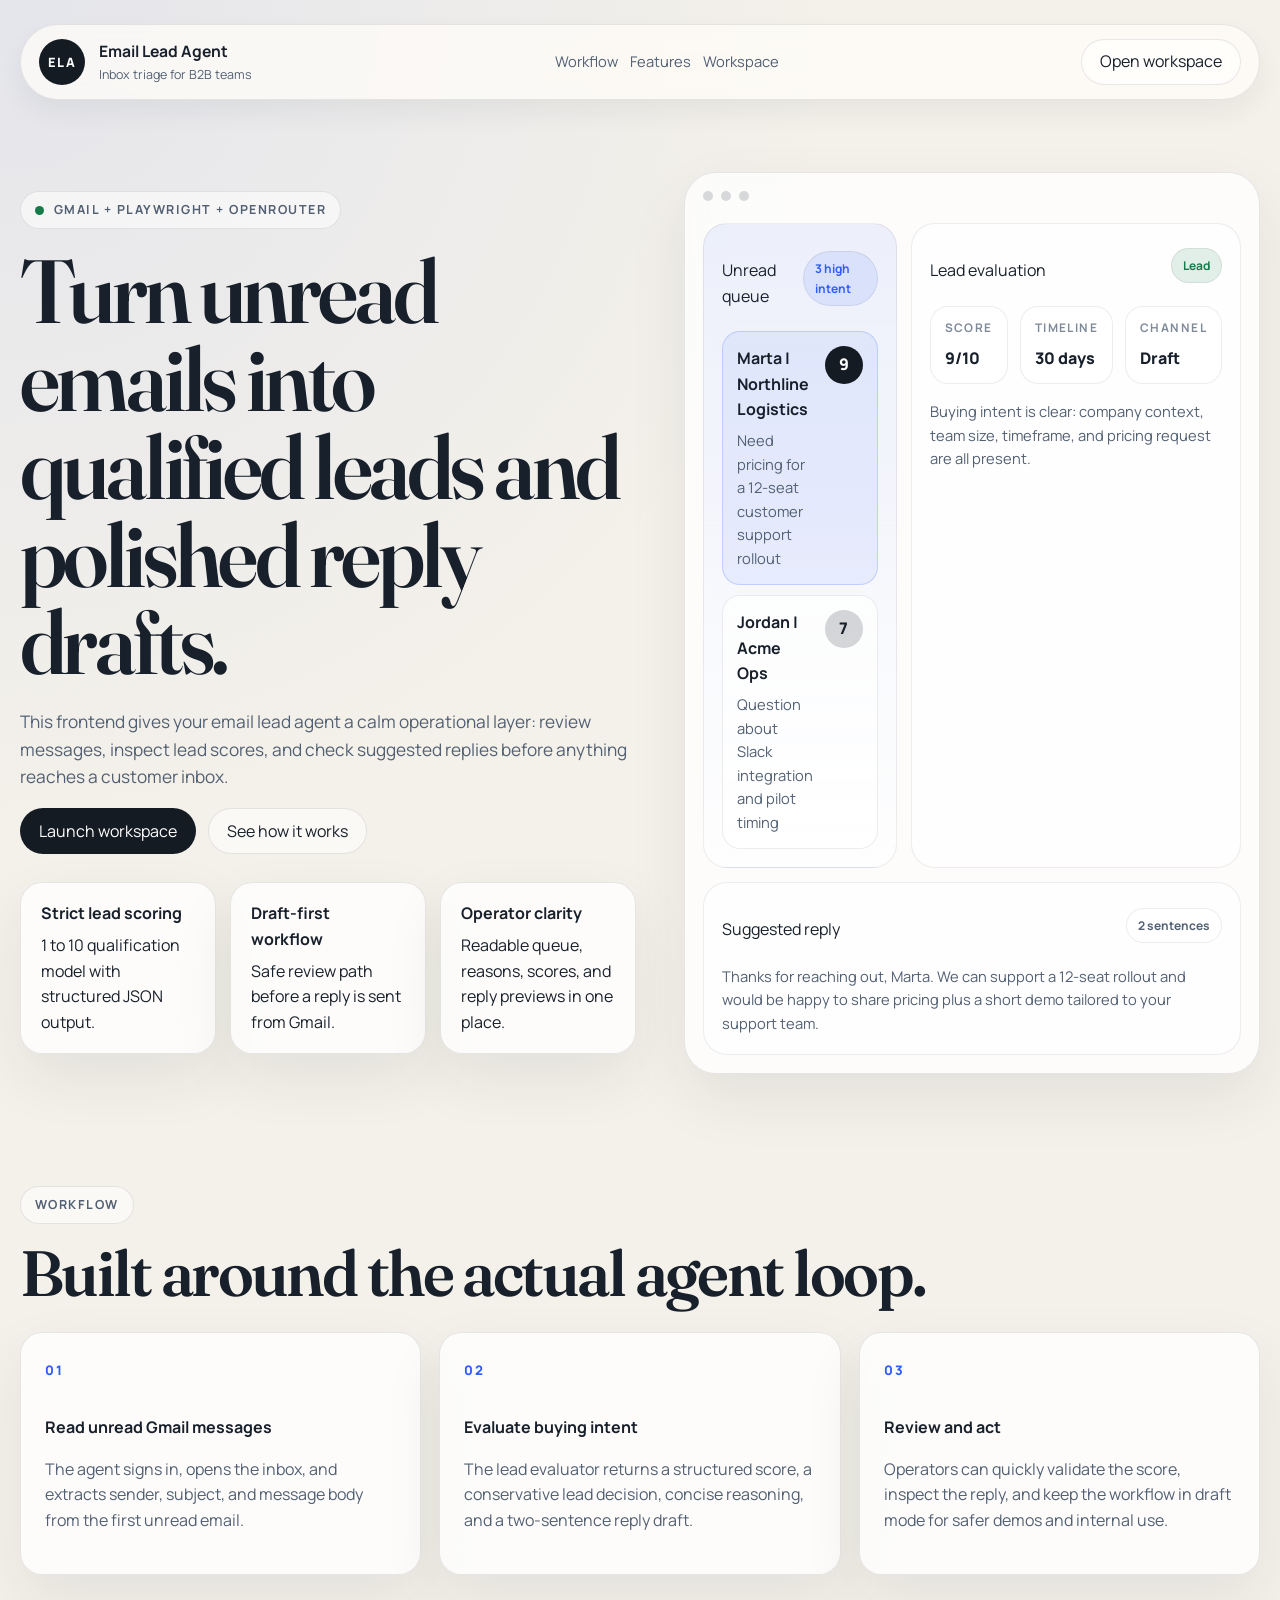
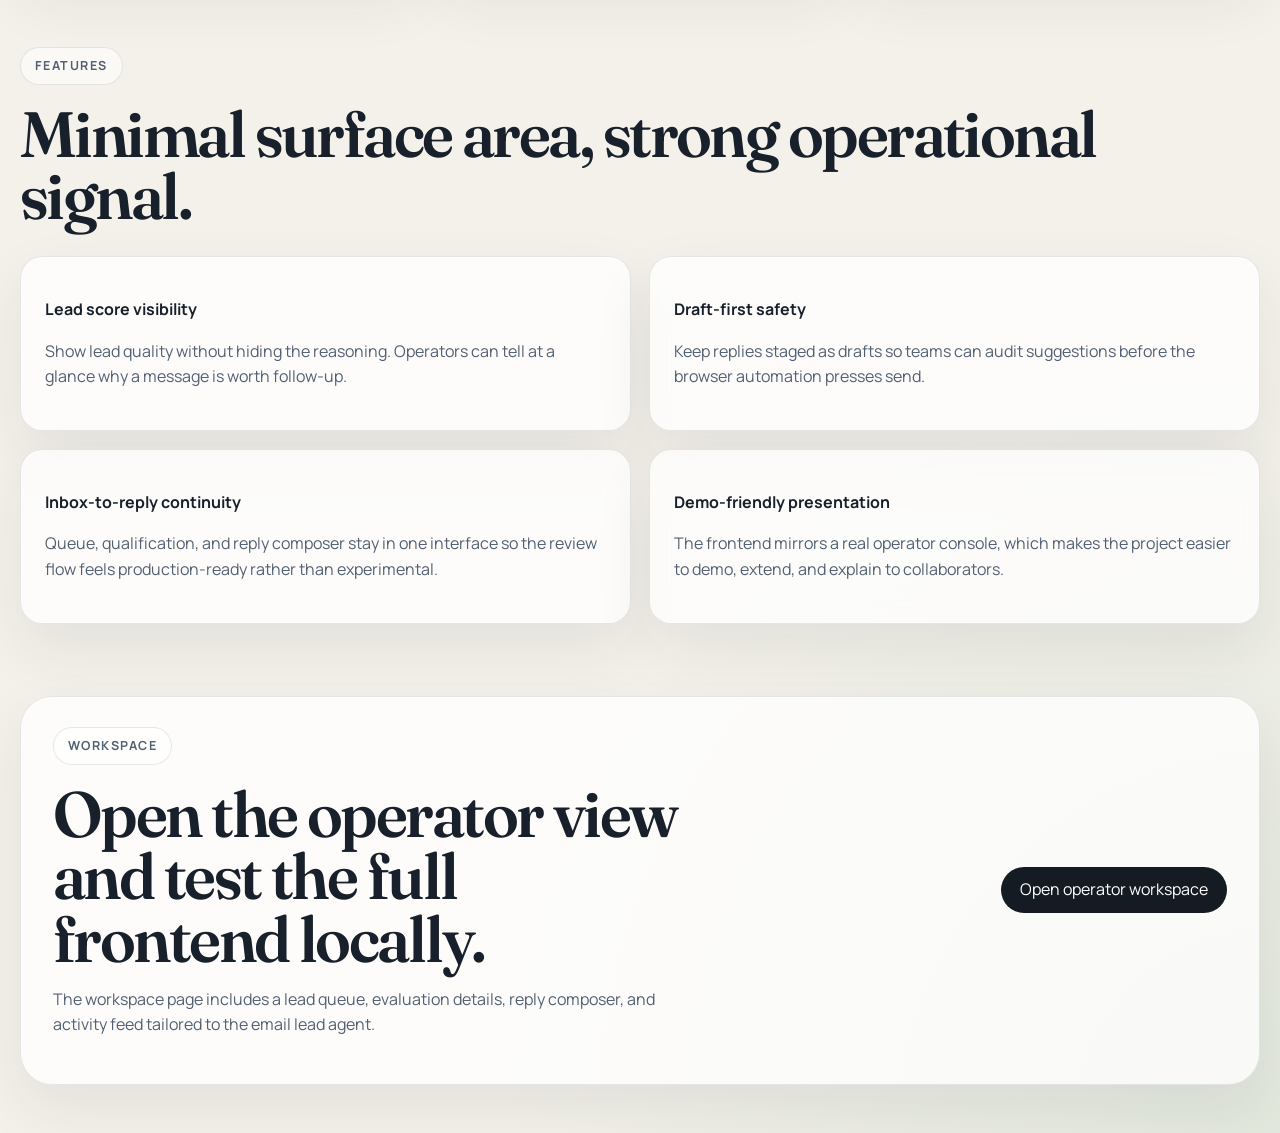
==== frontend/index.html @ 5295eaf6 "First Fixes" ====
<!DOCTYPE html>
<html lang="en">
  <head>
    <meta charset="UTF-8" />
    <meta name="viewport" content="width=device-width, initial-scale=1.0" />
    <title>Email Lead Agent</title>
    <meta
      name="description"
      content="A minimalist frontend for reviewing unread emails, qualifying leads, and drafting replies with an AI-assisted email lead agent."
    />
    <link rel="preconnect" href="https://fonts.googleapis.com" />
    <link rel="preconnect" href="https://fonts.gstatic.com" crossorigin />
    <link
      href="https://fonts.googleapis.com/css2?family=Fraunces:opsz,wght@9..144,500;9..144,600&family=Manrope:wght@400;500;600;700;800&display=swap"
      rel="stylesheet"
    />
    <link rel="stylesheet" href="./styles.css" />
  </head>
  <body>
    <div class="site-shell">
      <header class="site-header">
        <a class="brand" href="./index.html">
          <span class="brand-mark">ELA</span>
          <span>
            <strong>Email Lead Agent</strong>
            <small>Inbox triage for B2B teams</small>
          </span>
        </a>
        <nav class="site-nav">
          <a href="#workflow">Workflow</a>
          <a href="#features">Features</a>
          <a href="#workspace">Workspace</a>
        </nav>
        <div class="site-actions">
          <a class="button button-secondary" href="./workspace.html">Open workspace</a>
        </div>
      </header>

      <main>
        <section class="hero">
          <div class="hero-copy">
            <span class="eyebrow">
              <span class="eyebrow-dot"></span>
              Gmail + Playwright + OpenRouter
            </span>
            <h1>Turn unread emails into qualified leads and polished reply drafts.</h1>
            <p class="hero-body">
              This frontend gives your email lead agent a calm operational layer:
              review messages, inspect lead scores, and check suggested replies
              before anything reaches a customer inbox.
            </p>
            <div class="hero-actions">
              <a class="button button-primary" href="./workspace.html">Launch workspace</a>
              <a class="button button-secondary" href="#workflow">See how it works</a>
            </div>
            <div class="hero-metrics">
              <article>
                <strong>Strict lead scoring</strong>
                <span>1 to 10 qualification model with structured JSON output.</span>
              </article>
              <article>
                <strong>Draft-first workflow</strong>
                <span>Safe review path before a reply is sent from Gmail.</span>
              </article>
              <article>
                <strong>Operator clarity</strong>
                <span>Readable queue, reasons, scores, and reply previews in one place.</span>
              </article>
            </div>
          </div>

          <div class="hero-preview">
            <div class="preview-window">
              <div class="preview-bar">
                <span></span>
                <span></span>
                <span></span>
              </div>
              <div class="preview-panel">
                <div class="preview-card preview-card-primary">
                  <div class="preview-head">
                    <p>Unread queue</p>
                    <span class="badge badge-accent">3 high intent</span>
                  </div>
                  <div class="mail-item selected">
                    <div>
                      <strong>Marta | Northline Logistics</strong>
                      <p>Need pricing for a 12-seat customer support rollout</p>
                    </div>
                    <span class="score-pill">9</span>
                  </div>
                  <div class="mail-item">
                    <div>
                      <strong>Jordan | Acme Ops</strong>
                      <p>Question about Slack integration and pilot timing</p>
                    </div>
                    <span class="score-pill score-pill-muted">7</span>
                  </div>
                </div>

                <div class="preview-card">
                  <div class="preview-head">
                    <p>Lead evaluation</p>
                    <span class="badge badge-success">Lead</span>
                  </div>
                  <dl class="inline-stats">
                    <div>
                      <dt>Score</dt>
                      <dd>9/10</dd>
                    </div>
                    <div>
                      <dt>Timeline</dt>
                      <dd>30 days</dd>
                    </div>
                    <div>
                      <dt>Channel</dt>
                      <dd>Draft</dd>
                    </div>
                  </dl>
                  <p class="preview-reason">
                    Buying intent is clear: company context, team size, timeframe,
                    and pricing request are all present.
                  </p>
                </div>

                <div class="preview-card preview-card-wide">
                  <div class="preview-head">
                    <p>Suggested reply</p>
                    <span class="badge">2 sentences</span>
                  </div>
                  <p class="preview-reply">
                    Thanks for reaching out, Marta. We can support a 12-seat rollout and would
                    be happy to share pricing plus a short demo tailored to your support team.
                  </p>
                </div>
              </div>
            </div>
          </div>
        </section>

        <section class="content-grid" id="workflow">
          <div class="section-heading">
            <span class="eyebrow">Workflow</span>
            <h2>Built around the actual agent loop.</h2>
          </div>

          <div class="workflow-grid">
            <article class="panel">
              <span class="step-index">01</span>
              <h3>Read unread Gmail messages</h3>
              <p>
                The agent signs in, opens the inbox, and extracts sender,
                subject, and message body from the first unread email.
              </p>
            </article>
            <article class="panel">
              <span class="step-index">02</span>
              <h3>Evaluate buying intent</h3>
              <p>
                The lead evaluator returns a structured score, a conservative
                lead decision, concise reasoning, and a two-sentence reply draft.
              </p>
            </article>
            <article class="panel">
              <span class="step-index">03</span>
              <h3>Review and act</h3>
              <p>
                Operators can quickly validate the score, inspect the reply,
                and keep the workflow in draft mode for safer demos and internal use.
              </p>
            </article>
          </div>
        </section>

        <section class="content-grid" id="features">
          <div class="section-heading">
            <span class="eyebrow">Features</span>
            <h2>Minimal surface area, strong operational signal.</h2>
          </div>

          <div class="feature-grid">
            <article class="panel feature-panel">
              <h3>Lead score visibility</h3>
              <p>
                Show lead quality without hiding the reasoning. Operators can
                tell at a glance why a message is worth follow-up.
              </p>
            </article>
            <article class="panel feature-panel">
              <h3>Draft-first safety</h3>
              <p>
                Keep replies staged as drafts so teams can audit suggestions
                before the browser automation presses send.
              </p>
            </article>
            <article class="panel feature-panel">
              <h3>Inbox-to-reply continuity</h3>
              <p>
                Queue, qualification, and reply composer stay in one interface
                so the review flow feels production-ready rather than experimental.
              </p>
            </article>
            <article class="panel feature-panel">
              <h3>Demo-friendly presentation</h3>
              <p>
                The frontend mirrors a real operator console, which makes the
                project easier to demo, extend, and explain to collaborators.
              </p>
            </article>
          </div>
        </section>

        <section class="workspace-callout" id="workspace">
          <div class="workspace-copy">
            <span class="eyebrow">Workspace</span>
            <h2>Open the operator view and test the full frontend locally.</h2>
            <p>
              The workspace page includes a lead queue, evaluation details,
              reply composer, and activity feed tailored to the email lead agent.
            </p>
          </div>
          <a class="button button-primary" href="./workspace.html">Open operator workspace</a>
        </section>
      </main>
    </div>
  </body>
</html>
---- frontend/styles.css ----
:root {
  --bg: #f4f1ea;
  --surface: rgba(255, 255, 255, 0.76);
  --surface-strong: #fffdf9;
  --surface-ink: #151b23;
  --line: rgba(25, 35, 50, 0.1);
  --line-strong: rgba(25, 35, 50, 0.18);
  --text: #18202b;
  --text-soft: #526073;
  --text-muted: #7f8a99;
  --accent: #2e5cff;
  --accent-soft: rgba(46, 92, 255, 0.1);
  --success: #167b49;
  --success-soft: rgba(22, 123, 73, 0.12);
  --warning: #b36b00;
  --warning-soft: rgba(179, 107, 0, 0.12);
  --radius-sm: 16px;
  --radius-md: 22px;
  --radius-lg: 32px;
  --shadow: 0 24px 60px rgba(24, 32, 43, 0.08);
  --shadow-soft: 0 12px 28px rgba(24, 32, 43, 0.06);
}

* {
  box-sizing: border-box;
}

html {
  scroll-behavior: smooth;
}

body {
  margin: 0;
  min-height: 100vh;
  background:
    radial-gradient(circle at top left, rgba(46, 92, 255, 0.08), transparent 28%),
    radial-gradient(circle at bottom right, rgba(22, 123, 73, 0.08), transparent 26%),
    var(--bg);
  color: var(--text);
  font-family: "Manrope", "Segoe UI", sans-serif;
  line-height: 1.6;
}

a {
  color: inherit;
  text-decoration: none;
}

button,
textarea {
  font: inherit;
}

.site-shell,
.workspace-shell {
  width: min(1240px, calc(100% - 32px));
  margin: 0 auto;
  padding: 24px 0 48px;
}

.site-header,
.workspace-header,
.panel,
.sidebar-card,
.kpi-card,
.nav-chip,
.preview-window,
.button,
.workspace-sidebar {
  backdrop-filter: blur(16px);
}

.site-header {
  position: sticky;
  top: 16px;
  z-index: 20;
  display: flex;
  align-items: center;
  justify-content: space-between;
  gap: 16px;
  padding: 14px 18px;
  border: 1px solid var(--line);
  border-radius: 999px;
  background: rgba(255, 253, 249, 0.76);
  box-shadow: var(--shadow-soft);
}

.brand {
  display: flex;
  align-items: center;
  gap: 14px;
  min-width: 0;
}

.brand-mark {
  display: inline-flex;
  align-items: center;
  justify-content: center;
  width: 46px;
  height: 46px;
  border-radius: 999px;
  background: var(--surface-ink);
  color: #fff;
  font-size: 0.8rem;
  font-weight: 800;
  letter-spacing: 0.12em;
}

.brand strong,
.brand small {
  display: block;
}

.brand strong {
  font-size: 0.98rem;
}

.brand small {
  color: var(--text-soft);
  font-size: 0.78rem;
}

.site-nav,
.site-actions,
.hero-actions,
.hero-metrics,
.workspace-header-actions,
.filter-group,
.detail-actions {
  display: flex;
  align-items: center;
  gap: 12px;
  flex-wrap: wrap;
}

.site-nav a {
  color: var(--text-soft);
  font-size: 0.92rem;
}

.button {
  display: inline-flex;
  align-items: center;
  justify-content: center;
  min-height: 46px;
  padding: 0 18px;
  border-radius: 999px;
  border: 1px solid transparent;
  transition:
    transform 0.2s ease,
    border-color 0.2s ease,
    background-color 0.2s ease,
    color 0.2s ease;
}

.button:hover,
.filter-button:hover,
.nav-chip:hover,
.mail-card:hover {
  transform: translateY(-1px);
}

.button-primary {
  background: var(--surface-ink);
  color: #fff;
}

.button-secondary {
  background: rgba(255, 255, 255, 0.55);
  border-color: var(--line);
  color: var(--text);
}

.hero {
  display: grid;
  grid-template-columns: 1.05fr 0.95fr;
  gap: 48px;
  align-items: center;
  padding: 72px 0 40px;
}

.eyebrow {
  display: inline-flex;
  align-items: center;
  gap: 10px;
  padding: 8px 14px;
  border-radius: 999px;
  background: rgba(255, 255, 255, 0.56);
  border: 1px solid var(--line);
  color: var(--text-soft);
  font-size: 0.78rem;
  font-weight: 700;
  letter-spacing: 0.12em;
  text-transform: uppercase;
}

.eyebrow-dot {
  width: 9px;
  height: 9px;
  border-radius: 999px;
  background: var(--success);
}

.hero h1,
.workspace-header h1,
.section-heading h2,
.workspace-callout h2 {
  margin: 18px 0 0;
  font-family: "Fraunces", Georgia, serif;
  font-weight: 600;
  letter-spacing: -0.04em;
  line-height: 0.98;
}

.hero h1 {
  font-size: clamp(3rem, 7vw, 5.8rem);
}

.hero-body,
.workspace-header p,
.section-heading p,
.workspace-copy p,
.panel p,
.sidebar-card p {
  color: var(--text-soft);
}

.hero-body {
  margin-top: 22px;
  font-size: 1.08rem;
  max-width: 640px;
}

.hero-metrics {
  margin-top: 28px;
  gap: 14px;
}

.hero-metrics article,
.kpi-card,
.panel,
.sidebar-card,
.preview-window {
  background: var(--surface);
  border: 1px solid var(--line);
  box-shadow: var(--shadow);
}

.hero-metrics article {
  flex: 1 1 180px;
  min-height: 124px;
  padding: 18px 20px;
  border-radius: var(--radius-md);
}

.hero-metrics strong,
.preview-head p,
.panel h2,
.panel h3,
.workspace-copy h2,
.sidebar-card h3 {
  display: block;
  font-size: 1rem;
  margin-bottom: 6px;
}

.hero-preview {
  position: relative;
}

.preview-window {
  border-radius: var(--radius-lg);
  overflow: hidden;
}

.preview-bar {
  display: flex;
  gap: 8px;
  padding: 18px 18px 10px;
}

.preview-bar span {
  width: 10px;
  height: 10px;
  border-radius: 999px;
  background: rgba(24, 32, 43, 0.16);
}

.preview-panel {
  display: grid;
  grid-template-columns: 1fr 1fr;
  gap: 14px;
  padding: 12px 18px 18px;
}

.preview-card {
  padding: 18px;
  border-radius: 24px;
  background: rgba(255, 255, 255, 0.68);
  border: 1px solid rgba(25, 35, 50, 0.08);
}

.preview-card-primary {
  background: linear-gradient(180deg, rgba(46, 92, 255, 0.08), rgba(255, 255, 255, 0.72));
}

.preview-card-wide {
  grid-column: 1 / -1;
}

.preview-head {
  display: flex;
  align-items: center;
  justify-content: space-between;
  gap: 10px;
  margin-bottom: 16px;
}

.badge,
.score-pill,
.filter-button,
.nav-chip {
  display: inline-flex;
  align-items: center;
  justify-content: center;
  border-radius: 999px;
}

.badge {
  padding: 7px 11px;
  background: rgba(255, 255, 255, 0.7);
  border: 1px solid rgba(25, 35, 50, 0.08);
  color: var(--text-soft);
  font-size: 0.75rem;
  font-weight: 700;
}

.badge-accent {
  background: var(--accent-soft);
  color: var(--accent);
}

.badge-success {
  background: var(--success-soft);
  color: var(--success);
}

.mail-item,
.mail-card {
  display: flex;
  align-items: flex-start;
  justify-content: space-between;
  gap: 12px;
}

.mail-item {
  padding: 14px;
  border-radius: 18px;
  border: 1px solid rgba(25, 35, 50, 0.08);
  background: rgba(255, 255, 255, 0.62);
}

.mail-item + .mail-item {
  margin-top: 10px;
}

.mail-item p,
.preview-reason,
.preview-reply {
  margin: 6px 0 0;
  color: var(--text-soft);
  font-size: 0.92rem;
}

.mail-item.selected {
  border-color: rgba(46, 92, 255, 0.2);
  background: rgba(46, 92, 255, 0.08);
}

.score-pill {
  min-width: 38px;
  min-height: 38px;
  padding: 0 12px;
  background: var(--surface-ink);
  color: #fff;
  font-weight: 800;
}

.score-pill-muted {
  background: rgba(24, 32, 43, 0.18);
  color: var(--text);
}

.inline-stats {
  display: grid;
  grid-template-columns: repeat(3, 1fr);
  gap: 12px;
}

.inline-stats div {
  padding: 12px 14px;
  border-radius: 18px;
  background: rgba(255, 255, 255, 0.6);
  border: 1px solid rgba(25, 35, 50, 0.08);
}

.inline-stats dt,
.message-meta span,
.detail-label,
.panel-label,
.sidebar-label {
  color: var(--text-muted);
  font-size: 0.74rem;
  font-weight: 700;
  letter-spacing: 0.12em;
  text-transform: uppercase;
}

.inline-stats dd {
  margin: 8px 0 0;
  font-weight: 800;
}

.content-grid,
.workspace-callout {
  margin-top: 72px;
}

.section-heading h2,
.workspace-callout h2,
.workspace-header h1 {
  font-size: clamp(2.2rem, 5vw, 4rem);
}

.workflow-grid,
.feature-grid,
.workspace-content,
.message-meta,
.kpi-grid {
  display: grid;
  gap: 18px;
}

.workflow-grid {
  grid-template-columns: repeat(3, 1fr);
  margin-top: 28px;
}

.feature-grid {
  grid-template-columns: repeat(2, 1fr);
  margin-top: 28px;
}

.panel {
  padding: 24px;
  border-radius: var(--radius-md);
}

.step-index {
  display: inline-flex;
  margin-bottom: 18px;
  color: var(--accent);
  font-size: 0.82rem;
  font-weight: 800;
  letter-spacing: 0.16em;
}

.workspace-callout {
  display: flex;
  align-items: center;
  justify-content: space-between;
  gap: 20px;
  padding: 30px 32px;
  border-radius: var(--radius-lg);
  background: var(--surface);
  border: 1px solid var(--line);
  box-shadow: var(--shadow);
}

.workspace-copy {
  max-width: 640px;
}

.workspace-body {
  background:
    radial-gradient(circle at top left, rgba(46, 92, 255, 0.08), transparent 18%),
    linear-gradient(180deg, #f8f5ef 0%, #f3efe7 100%);
}

.workspace-shell {
  display: grid;
  grid-template-columns: 280px 1fr;
  gap: 22px;
}

.workspace-sidebar {
  align-self: start;
  position: sticky;
  top: 24px;
  display: flex;
  flex-direction: column;
  gap: 18px;
  padding: 20px;
  border-radius: 28px;
  background: rgba(255, 255, 255, 0.74);
  border: 1px solid var(--line);
  box-shadow: var(--shadow-soft);
}

.workspace-nav {
  display: flex;
  flex-direction: column;
  gap: 10px;
}

.nav-chip {
  justify-content: flex-start;
  min-height: 46px;
  padding: 0 14px;
  background: rgba(255, 255, 255, 0.55);
  border: 1px solid var(--line);
  color: var(--text-soft);
}

.nav-chip-active {
  background: var(--surface-ink);
  color: #fff;
  border-color: transparent;
}

.sidebar-card {
  padding: 18px;
  border-radius: 22px;
}

.workspace-main {
  min-width: 0;
}

.workspace-header {
  display: flex;
  align-items: flex-end;
  justify-content: space-between;
  gap: 18px;
  margin-bottom: 22px;
  padding: 28px 30px;
  border-radius: 30px;
  background: rgba(255, 255, 255, 0.72);
  border: 1px solid var(--line);
  box-shadow: var(--shadow-soft);
}

.kpi-grid {
  grid-template-columns: repeat(4, 1fr);
  margin-bottom: 22px;
}

.kpi-card {
  padding: 20px;
  border-radius: 22px;
}

.kpi-card span {
  display: block;
  color: var(--text-muted);
  font-size: 0.8rem;
  text-transform: uppercase;
  letter-spacing: 0.12em;
}

.kpi-card strong {
  display: block;
  margin-top: 10px;
  font-size: 2.3rem;
  letter-spacing: -0.05em;
}

.workspace-content {
  grid-template-columns: 360px 1fr;
  align-items: start;
}

.details-column {
  display: grid;
  gap: 18px;
}

.panel-header {
  display: flex;
  align-items: center;
  justify-content: space-between;
  gap: 18px;
  margin-bottom: 20px;
}

.panel-header h2 {
  margin: 8px 0 0;
  font-size: 1.35rem;
}

.filter-button {
  min-height: 38px;
  padding: 0 14px;
  border: 1px solid var(--line);
  background: rgba(255, 255, 255, 0.56);
  color: var(--text-soft);
}

.filter-button-active {
  background: var(--surface-ink);
  color: #fff;
  border-color: transparent;
}

.mail-list {
  display: grid;
  gap: 12px;
}

.mail-card {
  width: 100%;
  padding: 18px;
  border: 1px solid var(--line);
  border-radius: 20px;
  background: rgba(255, 255, 255, 0.54);
  text-align: left;
  cursor: pointer;
}

.mail-card.mail-card-active {
  border-color: rgba(46, 92, 255, 0.2);
  background: rgba(46, 92, 255, 0.08);
}

.mail-card-top {
  display: flex;
  align-items: center;
  justify-content: space-between;
  gap: 12px;
}

.mail-card strong {
  display: block;
  font-size: 0.95rem;
}

.mail-card-subject {
  margin: 8px 0 0;
  font-weight: 700;
}

.mail-card-snippet {
  margin: 6px 0 0;
  color: var(--text-soft);
  font-size: 0.9rem;
}

.mail-card-tags {
  display: flex;
  gap: 8px;
  flex-wrap: wrap;
  margin-top: 14px;
}

.tag {
  padding: 6px 10px;
  border-radius: 999px;
  font-size: 0.72rem;
  font-weight: 700;
  letter-spacing: 0.08em;
  text-transform: uppercase;
}

.tag-lead {
  background: var(--success-soft);
  color: var(--success);
}

.tag-review {
  background: var(--warning-soft);
  color: var(--warning);
}

.tag-neutral {
  background: rgba(24, 32, 43, 0.08);
  color: var(--text-soft);
}

.message-meta {
  grid-template-columns: repeat(3, 1fr);
  margin-bottom: 20px;
}

.message-meta div {
  padding: 14px 16px;
  border-radius: 18px;
  background: rgba(255, 255, 255, 0.58);
  border: 1px solid rgba(25, 35, 50, 0.08);
}

.message-meta strong {
  display: block;
  margin-top: 8px;
  font-size: 1rem;
}

.detail-block + .detail-block {
  margin-top: 20px;
}

.detail-block p,
.message-body {
  margin: 10px 0 0;
  color: var(--text-soft);
}

.message-body {
  padding: 18px;
  border-radius: 20px;
  background: rgba(255, 255, 255, 0.56);
  border: 1px solid rgba(25, 35, 50, 0.08);
  white-space: pre-wrap;
}

.reply-editor {
  width: 100%;
  margin-top: 10px;
  padding: 16px 18px;
  border-radius: 20px;
  border: 1px solid rgba(25, 35, 50, 0.1);
  background: rgba(255, 255, 255, 0.58);
  color: var(--text);
  resize: vertical;
  min-height: 150px;
}

.reply-editor:focus {
  outline: 2px solid rgba(46, 92, 255, 0.18);
  border-color: rgba(46, 92, 255, 0.22);
}

.timeline-list {
  display: grid;
  gap: 14px;
}

.timeline-entry {
  display: grid;
  grid-template-columns: auto 1fr;
  gap: 12px;
  align-items: start;
}

.timeline-dot {
  width: 12px;
  height: 12px;
  margin-top: 8px;
  border-radius: 999px;
  background: var(--accent);
}

.timeline-entry p {
  margin: 2px 0 0;
  font-size: 0.92rem;
}

@media (max-width: 1080px) {
  .hero,
  .workspace-shell,
  .workspace-content {
    grid-template-columns: 1fr;
  }

  .workflow-grid,
  .feature-grid,
  .kpi-grid {
    grid-template-columns: repeat(2, 1fr);
  }

  .workspace-sidebar {
    position: static;
  }
}

@media (max-width: 760px) {
  .site-shell,
  .workspace-shell {
    width: min(100% - 24px, 1240px);
    padding-top: 12px;
  }

  .site-header,
  .workspace-header,
  .workspace-callout {
    border-radius: 28px;
  }

  .site-header,
  .workspace-header,
  .workspace-callout {
    flex-direction: column;
    align-items: flex-start;
  }

  .site-nav,
  .site-actions,
  .hero-actions,
  .workspace-header-actions {
    width: 100%;
  }

  .site-nav {
    justify-content: space-between;
  }

  .hero,
  .content-grid,
  .workspace-callout {
    margin-top: 32px;
  }

  .hero {
    padding-top: 44px;
  }

  .hero h1,
  .workspace-header h1,
  .section-heading h2,
  .workspace-callout h2 {
    font-size: clamp(2.4rem, 13vw, 3.6rem);
  }

  .preview-panel,
  .inline-stats,
  .workflow-grid,
  .feature-grid,
  .kpi-grid,
  .message-meta {
    grid-template-columns: 1fr;
  }

  .panel,
  .kpi-card,
  .sidebar-card {
    padding: 20px;
  }

  .workspace-nav {
    display: grid;
    grid-template-columns: 1fr 1fr;
  }

  .panel-header {
    flex-direction: column;
    align-items: flex-start;
  }

  .filter-group,
  .detail-actions {
    width: 100%;
  }

  .filter-button,
  .button {
    flex: 1 1 auto;
  }
}
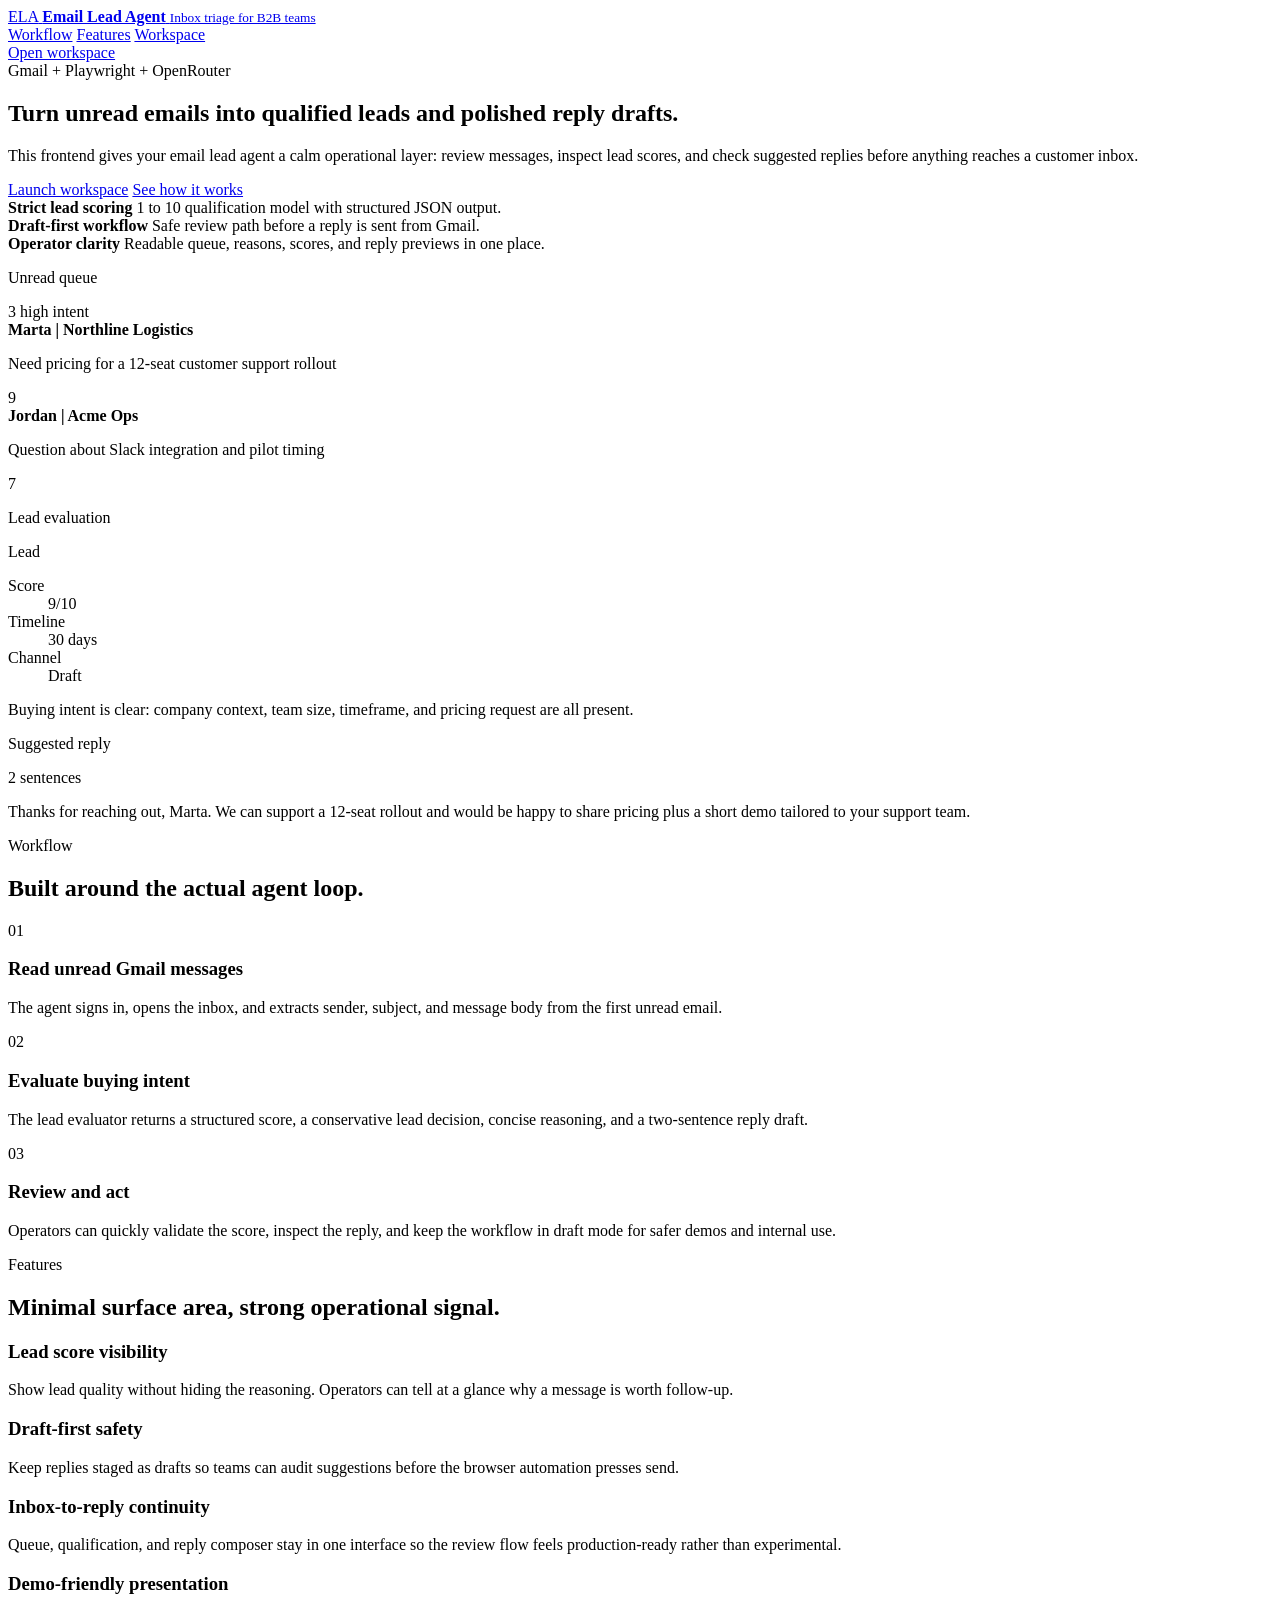
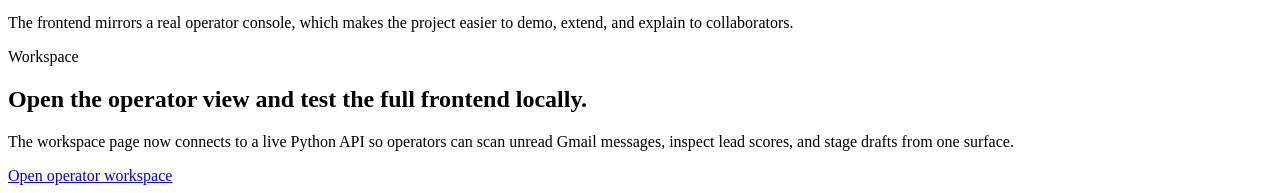
==== commit f2f32b28: "Frontend and App Testing" ====
--- a/frontend/index.html
+++ b/frontend/index.html
@@ -14,12 +14,12 @@
       href="https://fonts.googleapis.com/css2?family=Fraunces:opsz,wght@9..144,500;9..144,600&family=Manrope:wght@400;500;600;700;800&display=swap"
       rel="stylesheet"
     />
-    <link rel="stylesheet" href="./styles.css" />
+    <link rel="stylesheet" href="/static/styles.css" />
   </head>
   <body>
     <div class="site-shell">
       <header class="site-header">
-        <a class="brand" href="./index.html">
+        <a class="brand" href="/">
           <span class="brand-mark">ELA</span>
           <span>
             <strong>Email Lead Agent</strong>
@@ -32,7 +32,7 @@
           <a href="#workspace">Workspace</a>
         </nav>
         <div class="site-actions">
-          <a class="button button-secondary" href="./workspace.html">Open workspace</a>
+          <a class="button button-secondary" href="/workspace">Open workspace</a>
         </div>
       </header>
 
@@ -50,7 +50,7 @@
               before anything reaches a customer inbox.
             </p>
             <div class="hero-actions">
-              <a class="button button-primary" href="./workspace.html">Launch workspace</a>
+              <a class="button button-primary" href="/workspace">Launch workspace</a>
               <a class="button button-secondary" href="#workflow">See how it works</a>
             </div>
             <div class="hero-metrics">
@@ -215,11 +215,11 @@
             <span class="eyebrow">Workspace</span>
             <h2>Open the operator view and test the full frontend locally.</h2>
             <p>
-              The workspace page includes a lead queue, evaluation details,
-              reply composer, and activity feed tailored to the email lead agent.
+              The workspace page now connects to a live Python API so operators can
+              scan unread Gmail messages, inspect lead scores, and stage drafts from one surface.
             </p>
           </div>
-          <a class="button button-primary" href="./workspace.html">Open operator workspace</a>
+          <a class="button button-primary" href="/workspace">Open operator workspace</a>
         </section>
       </main>
     </div>
